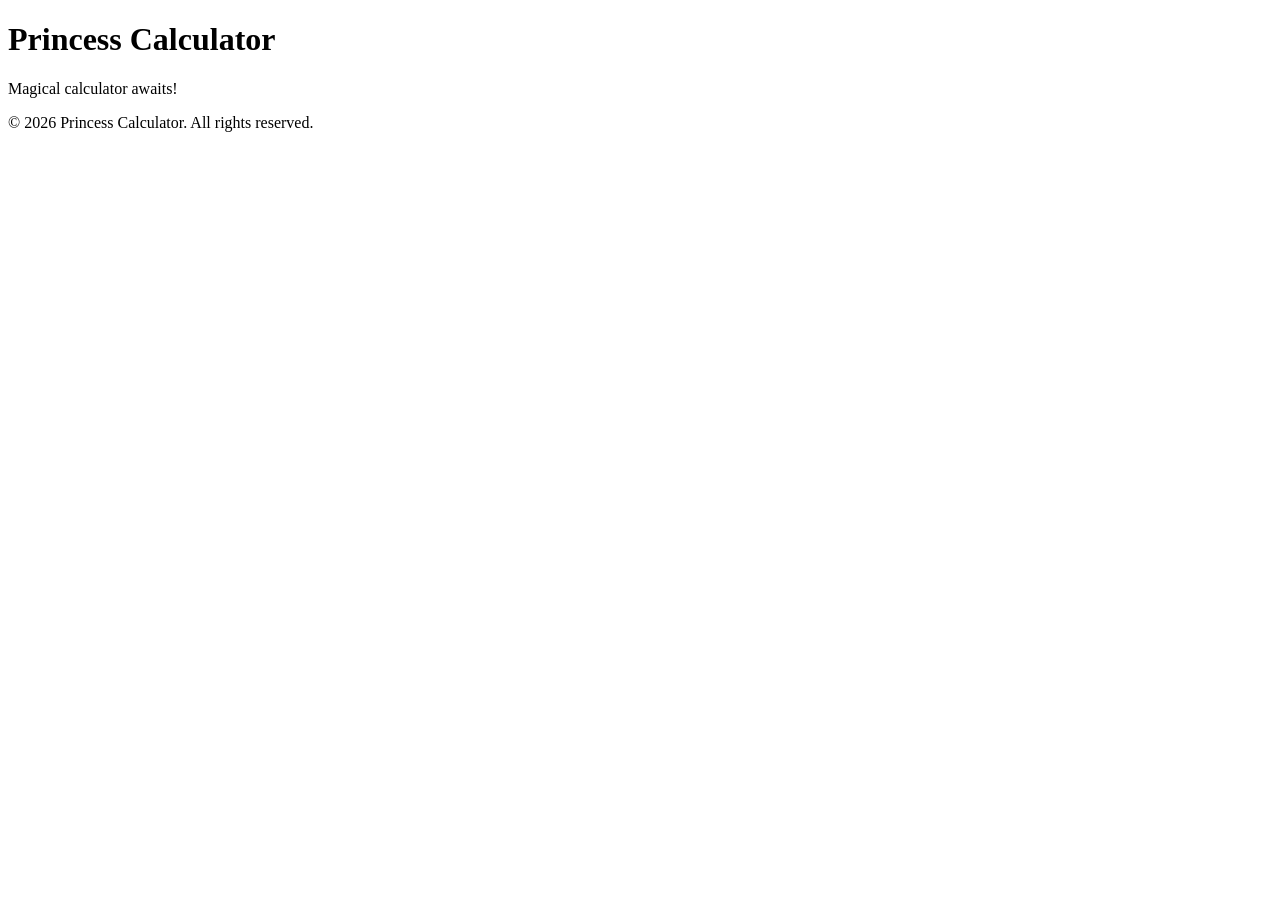
==== Princess Calculator/index.html @ 552a5623 "Initialize project structure and semantic HTML foundation" ====
<!DOCTYPE html>
<html lang="en">
<head>
    <meta charset="UTF-8">
    <meta name="viewport" content="width=device-width, initial-scale=1.0">
    <link rel="stylesheet" href="css/style.css" type = "text/css">
    
    <title>Princess Calculator</title>
</head>
<body>
    <header>
        <h1>Princess Calculator</h1>

    </header>
    <main>
        <section>
            <p>Magical calculator awaits!</p>
        </section>
    </main>
    <footer>
        <p>&copy; 2026 Princess Calculator. All rights reserved.</p>
    </footer>
    <script src="js/main.js" ></script>
</body>
</html>
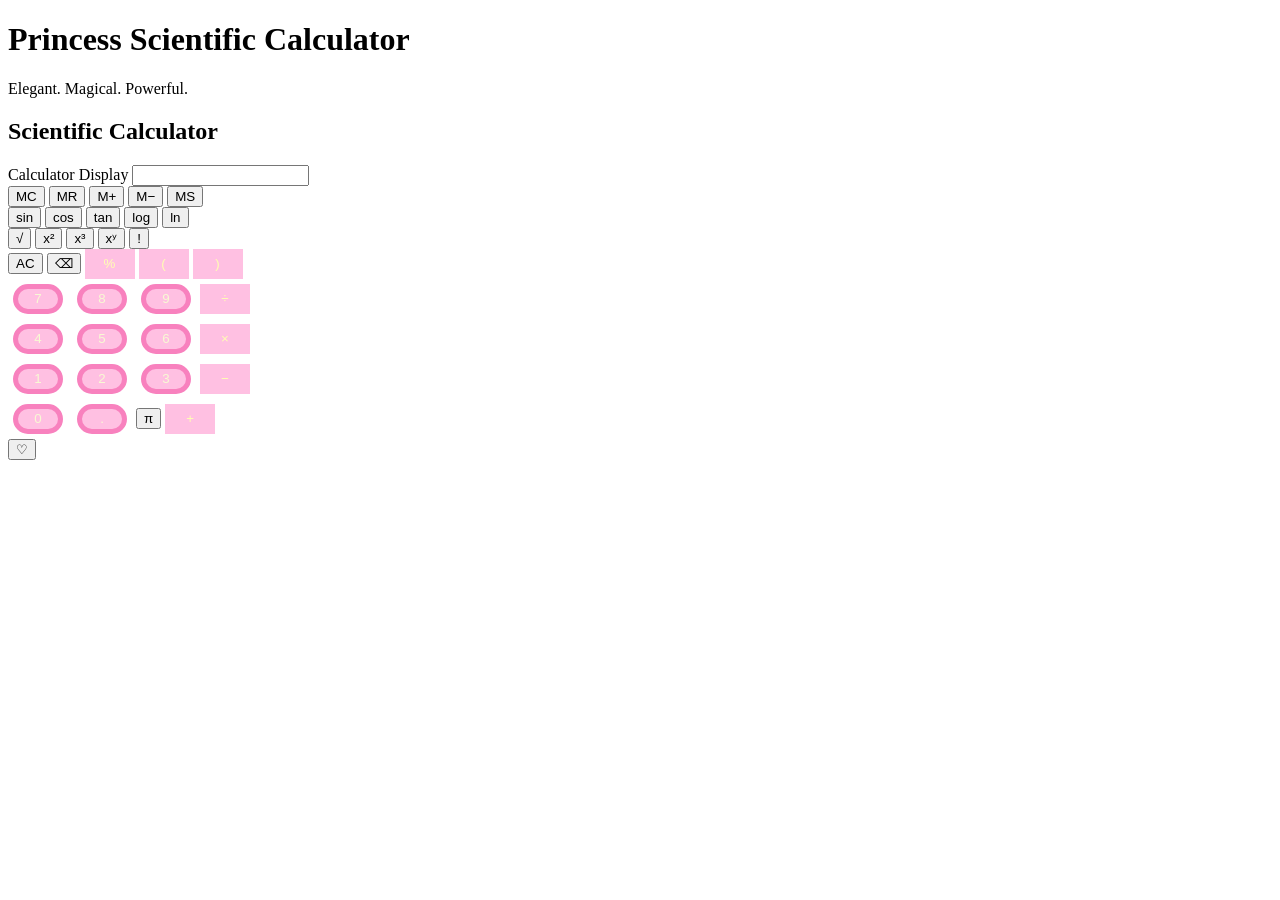
==== commit 58ba9562: "basic cAL" ====
--- a/Princess Calculator/index.html
+++ b/Princess Calculator/index.html
@@ -1,25 +1,206 @@
 <!DOCTYPE html>
 <html lang="en">
+
 <head>
+    <!-- Character Encoding -->
     <meta charset="UTF-8">
-    <meta name="viewport" content="width=device-width, initial-scale=1.0">
-    <link rel="stylesheet" href="css/style.css" type = "text/css">
-    
-    <title>Princess Calculator</title>
+
+    <!-- Responsive Design -->
+    <meta
+        name="viewport"
+        content="width=device-width, initial-scale=1.0">
+
+    <!-- Search Engine Information -->
+    <title>Princess Scientific Calculator</title>
+
+    <meta
+        name="description"
+        content="A beautiful scientific calculator featuring advanced mathematical operations with a magical princess-inspired interface.">
+
+    <meta
+        name="author"
+        content="Meerab">
+
+    <meta
+        name="theme-color"
+        content="#F8C8DC">
+
+    <!-- Styles -->
+    <link
+        rel="stylesheet"
+        href="css/style.css">
 </head>
+
 <body>
-    <header>
-        <h1>Princess Calculator</h1>
-
-    </header>
-    <main>
-        <section>
-            <p>Magical calculator awaits!</p>
+
+    <main class="calculator-app">
+
+        <!-- ================= HEADER ================= -->
+
+        <header class="app-header">
+
+            <h1 class="app-title">
+                Princess Scientific Calculator
+            </h1>
+
+            <p class="app-subtitle">
+                Elegant. Magical. Powerful.
+            </p>
+
+        </header>
+
+        <!-- ================= CALCULATOR ================= -->
+
+        <section
+             class="calculator"
+            aria-labelledby="calculator-heading">
+
+            <h2
+                id="calculator-heading"
+                class="visually-hidden">
+
+                Scientific Calculator
+
+            </h2>
+
+
+           
+
+            <section
+                class="display-section"
+                aria-label="Calculator display">
+
+                <label
+                    class="visually-hidden"
+                    for="display">
+
+                    Calculator Display
+
+                </label>
+
+                <input
+                    id="display"
+                    class="display-screen"
+                    type="text"
+                    readonly
+                    autocomplete="off"
+                    aria-live="polite">
+
+            </section>
+
+            <!-- Keypad -->
+
+            <section
+                class="keypad"
+                aria-label="Calculator keypad">
+
+                <!-- Memory -->
+
+                <div class="button-row">
+
+                    <button type="button" class="memory-key" data-action="mc">MC</button>
+                    <button type="button" class="memory-key" data-action="mr">MR</button>
+                    <button type="button" class="memory-key" data-action="m-plus">M+</button>
+                    <button type="button" class="memory-key" data-action="m-minus">M−</button>
+                    <button type="button" class="memory-key" data-action="ms">MS</button>
+
+                </div>
+
+                <!-- Scientific -->
+
+                <div class="button-row">
+
+                    <button type="button" class="function-key" data-value="sin">sin</button>
+                    <button type="button" class="function-key" data-value="cos">cos</button>
+                    <button type="button" class="function-key" data-value="tan">tan</button>
+                    <button type="button" class="function-key" data-value="log">log</button>
+                    <button type="button" class="function-key" data-value="ln">ln</button>
+
+                </div>
+
+                <div class="button-row">
+
+                    <button type="button" class="function-key" data-value="√">√</button>
+                    <button type="button" class="function-key" data-value="x²">x²</button>
+                    <button type="button" class="function-key" data-value="x³">x³</button>
+                    <button type="button" class="function-key" data-value="xʸ">xʸ</button>
+                    <button type="button" class="function-key" data-value="!">!</button>
+
+                </div>
+
+                <!-- Controls -->
+
+                <div class="button-row">
+
+                    <button type="button" class="control-key" data-action="clear">AC</button>
+                    <button type="button" class="control-key" data-action="delete">⌫</button>
+                    <button type="button" class="operator-key" data-value="%">%</button>
+                    <button type="button" class="operator-key" data-value="(">(</button>
+                    <button type="button" class="operator-key" data-value=")">)</button>
+
+                </div>
+
+                <!-- Numbers -->
+
+                <div class="button-row">
+
+                    <button type="button" class="number-key" data-value="7">7</button>
+                    <button type="button" class="number-key" data-value="8">8</button>
+                    <button type="button" class="number-key" data-value="9">9</button>
+                    <button type="button" class="operator-key" data-value="/">÷</button>
+
+                </div>
+
+                <div class="button-row">
+
+                    <button type="button" class="number-key" data-value="4">4</button>
+                    <button type="button" class="number-key" data-value="5">5</button>
+                    <button type="button" class="number-key" data-value="6">6</button>
+                    <button type="button" class="operator-key" data-value="*">×</button>
+
+                </div>
+
+                <div class="button-row">
+
+                    <button type="button" class="number-key" data-value="1">1</button>
+                    <button type="button" class="number-key" data-value="2">2</button>
+                    <button type="button" class="number-key" data-value="3">3</button>
+                    <button type="button" class="operator-key" data-value="-">−</button>
+
+                </div>
+
+                <div class="button-row">
+
+                    <button type="button" class="number-key" data-value="0">0</button>
+                    <button type="button" class="number-key" data-value=".">.</button>
+                    <button type="button" class="function-key" data-value="π">π</button>
+                    <button type="button" class="operator-key" data-value="+">+</button>
+
+                </div>
+
+                <!-- Equals -->
+
+                <div class="button-row">
+
+                    <button
+                        type="button"
+                        class="equals-key"
+                        data-action="calculate">
+
+                        ♡
+
+                    </button>
+
+                </div>
+
+            </section>
+
         </section>
+
     </main>
-    <footer>
-        <p>&copy; 2026 Princess Calculator. All rights reserved.</p>
-    </footer>
-    <script src="js/main.js" ></script>
+
+    <script src="script.js"></script>
+
 </body>
+
 </html>
--- a/Princess Calculator/css/style.css
+++ b/Princess Calculator/css/style.css
@@ -0,0 +1,19 @@
+.number-key {
+    background-color:rgb(255, 192, 226);
+
+    color: rgb(248, 250, 211);
+    border: 5px solid #f881be;
+   
+    margin: 5px ;
+    height: 30px;
+    width :50px;
+    border-radius: 20px;
+}
+.operator-key{
+    background-color:rgb(255, 192, 226);
+    color:rgb(255, 254, 178);
+height: 30px;
+    width :50px;
+    border: 20px rgb(225, 171, 34);
+
+}
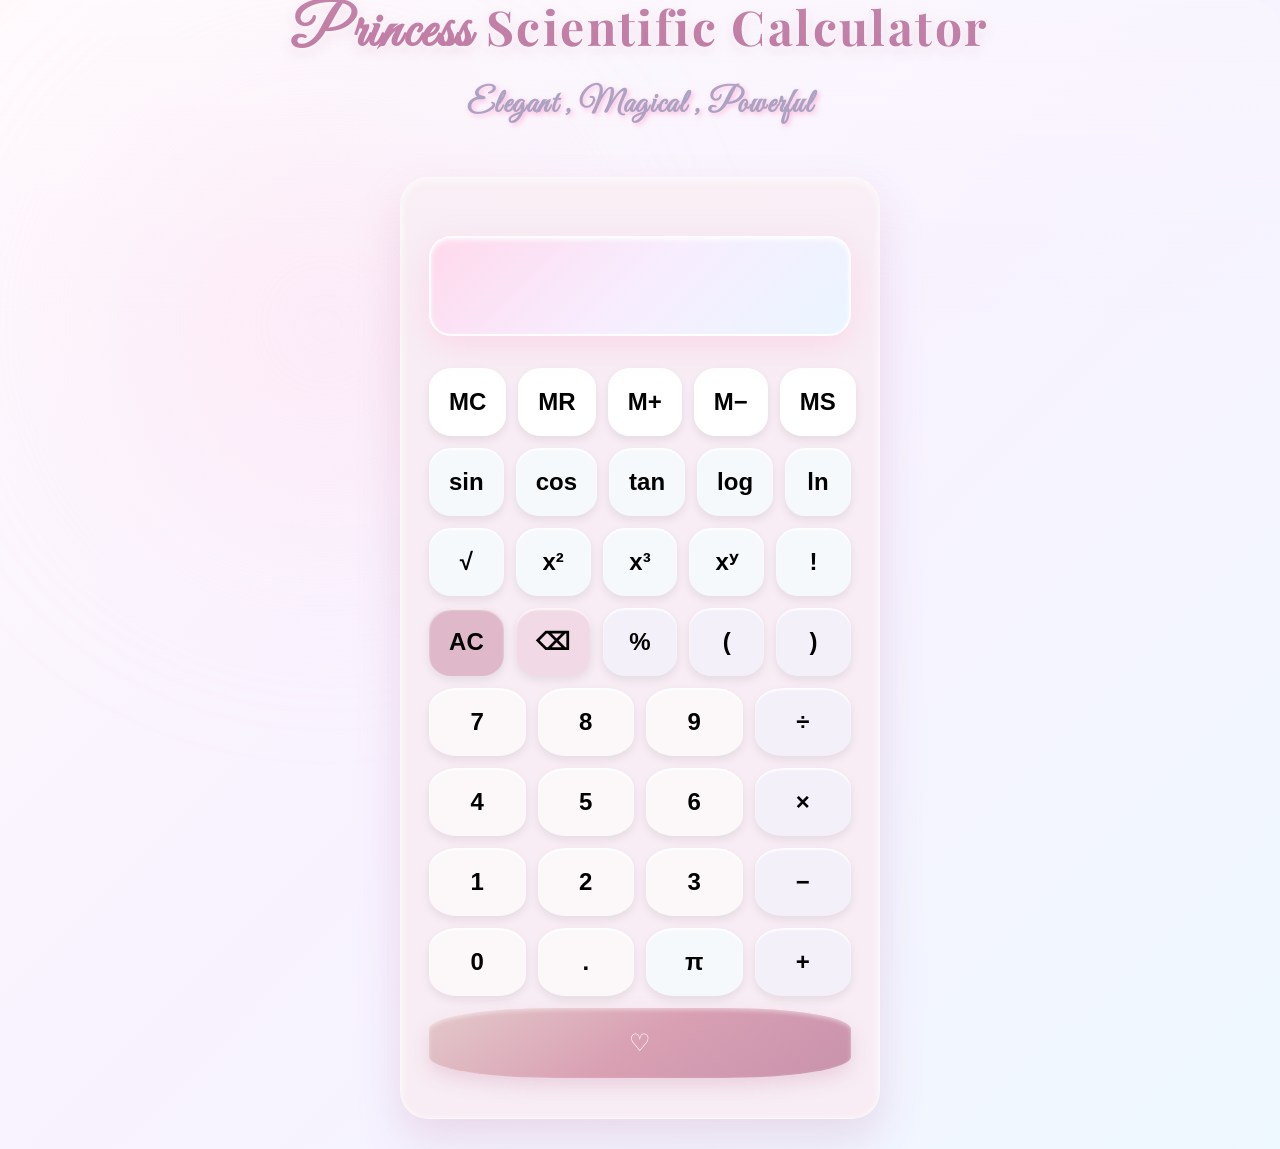
==== commit 0eeb57d0: "styled calculator" ====
--- a/Princess Calculator/index.html
+++ b/Princess Calculator/index.html
@@ -26,42 +26,40 @@
         content="#F8C8DC">
 
     <!-- Styles -->
+    <link rel="preconnect" href="https://fonts.googleapis.com">
+<link rel="preconnect" href="https://fonts.gstatic.com" crossorigin>
+<link href="https://fonts.googleapis.com/css2?family=Great+Vibes&family=Playfair+Display:ital,wght@0,400..900;1,400..900&display=swap" rel="stylesheet">
     <link
         rel="stylesheet"
         href="css/style.css">
 </head>
 
 <body>
+<header class="app-header">
+
+            <h1 class="app-title">
+                <span class="princess-word">Princess</span> Scientific Calculator
+            </h1>
+
+            <h3 class="app-subtitle">
+                Elegant , Magical , Powerful
+            </h3>
+
+        </header>
 
     <main class="calculator-app">
+        
 
         <!-- ================= HEADER ================= -->
 
-        <header class="app-header">
-
-            <h1 class="app-title">
-                Princess Scientific Calculator
-            </h1>
-
-            <p class="app-subtitle">
-                Elegant. Magical. Powerful.
-            </p>
-
-        </header>
-
+        
         <!-- ================= CALCULATOR ================= -->
 
         <section
              class="calculator"
             aria-labelledby="calculator-heading">
 
-            <h2
-                id="calculator-heading"
-                class="visually-hidden">
-
-                Scientific Calculator
-
-            </h2>
+            
 
 
            
@@ -74,7 +72,7 @@
                     class="visually-hidden"
                     for="display">
 
-                    Calculator Display
+                    
 
                 </label>
 
@@ -132,8 +130,8 @@
 
                 <div class="button-row">
 
-                    <button type="button" class="control-key" data-action="clear">AC</button>
-                    <button type="button" class="control-key" data-action="delete">⌫</button>
+                    <button type="button" class="ac-key" data-action="clear">AC</button>
+                    <button type="button" class="delete-key" data-action="delete">⌫</button>
                     <button type="button" class="operator-key" data-value="%">%</button>
                     <button type="button" class="operator-key" data-value="(">(</button>
                     <button type="button" class="operator-key" data-value=")">)</button>
--- a/Princess Calculator/css/style.css
+++ b/Princess Calculator/css/style.css
@@ -1,19 +1,310 @@
-.number-key {
-    background-color:rgb(255, 192, 226);
-
-    color: rgb(248, 250, 211);
-    border: 5px solid #f881be;
+*,
+*::before,
+*::after {
+    margin: 0;
+    padding: 0;
+    box-sizing: border-box;
+}
+body{
+    background:
+        linear-gradient(
+            135deg,
+            #FFF9FC 0%,
+            #F8F2FF 50%,
+            #EEF8FF 100%
+        );
+}
+body::before{
+
+content:"";
+
+position:fixed;
+
+width:650px;
+
+height:650px;
+
+background:
+radial-gradient(
+rgba(255,220,240,.5),
+transparent 70%
+);
+
+filter:blur(80px);
+
+z-index:-1;
+
+}
+
+
+.app-title{
+    text-align: center;
+    margin-bottom: 10px;
+font-family: 'playfair display', serif;
+font-size:3rem;
+font-weight: 700;
+ letter-spacing:.05em;
+line-height:1.1;
+color: #B05A8D;
+text-shadow:
+0 2px 6px rgba(255,255,255,.8),
+0 4px 12px rgba(176,90,141,.25);
+
+}
+.princess-word{
+
+    font-family:"Great Vibes",cursive;
+
+    font-size:1.2em;
+
+    color:#B05A8D;
+
+}
+.app-subtitle{
+    text-align: center;
+    margin-bottom: 20px;
+    font-family: 'great vibes', cursive;
+    font-size: 2rem;
+    color:#9B90B6;
+    text-shadow: 2px 2px 5px rgba(255, 105, 180, 0.5);
+    font-size:2rem;
+
+line-height:1.3;
+
+letter-spacing:.04em;
+}
+.app-header{
+
+    display:flex;
+    flex-direction:column;
+    align-items:center;
+    gap:10px;
+    transition:
+color .3s ease,
+transform .6s ease;
    
-    margin: 5px ;
-    height: 30px;
-    width :50px;
-    border-radius: 20px;
+
+}
+main{
+    display: flex;
+    justify-content: center;
+    align-items: center;
+    min-height: 100vh;
+    
+    padding:30px;
+}
+.calculator{
+    width: 480px;
+background:
+rgba(255,255,255,.42);
+    border-radius: 28px;
+    box-shadow: 0 10px 30px rgba(255,170,210,.3),
+    inset 0 2px 5px rgba(255,255,255,.8);
+    padding:28px;
+    border: 1px solid rgba(255,255,255,.55);
+    box-shadow:
+    0 20px 45px rgba(176,90,141,.18),
+    inset 0 2px 8px rgba(255,255,255,.75);
+     background: #f8edf4;
+     padding-bottom:40px;
+}
+.calculator::before {
+    content: "";
+    position: absolute;
+    inset: 0;
+    border-radius: inherit;
+    background: linear-gradient(
+        180deg,
+        rgba(255,255,255,.25),
+        rgba(255,255,255,0) 35%
+    );
+    pointer-events: none;
+}
+button{
+
+    border:none;
+
+    cursor:pointer;
+
+    border-radius:16px;
+
+    padding:16px;
+
+    font-size:1rem;
+
+    font-weight:600;
+
+    transition:
+        transform .2s ease,
+        box-shadow .25s ease,
+        background .2s ease;
+        box-shadow:
+
+0 4px 10px rgba(0,0,0,.08),
+
+inset 0 2px 2px rgba(255,255,255,.8);
+
+}
+button:hover{
+    transform: translateY(-3px);
+    box-shadow: 0 8px 18px rgba(0,0,0,.12);
+}
+button:active{
+    transform: translateY(1px);
+        box-shadow: 0 2px 6px rgba(0,0,0,.08);
+}
+.button-row{
+    display: flex;
+    gap:12px;
+    margin-top: 12px;
+}
+.button-row button{
+    flex:1;
+    padding: 20px;
+    border-radius: 30%;
+    border: none;
+
+    
+    font-size: 1.5rem;
+   
+    cursor: pointer;
+    transition:
+
+background .25s ease,
+
+box-shadow .25s ease,
+
+transform .2s ease;
+    
+}
+.display-screen{
+ position:relative;
+
+    overflow:hidden;
+
+
+      width:100%;
+
+
+
+    height:100px;
+    padding: 20px;
+   
+
+   border: 2px solid rgba(255, 255, 255, 0.9);
+
+
+
+    border-radius:22px;
+
+    background:linear-gradient( 135deg ,#FFD9EC ,  #F7EDFF,  #EAF5FF);
+
+box-shadow: 0 10px 30px rgba(255,170,210,.3),
+    inset 0 2px 5px rgba(255,255,255,.8);
+        outline:none;
+        margin-top: 30px;
+        margin-bottom: 20px;
+        font-size:2rem;
+
+font-weight:500;
+
+text-align:right;
+
+letter-spacing:.03em;
+
+
+
+} 
+.display-screen::before{
+
+    /* Add a shiny reflection */
+     content:"";
+
+    position:absolute;
+
+    width:120px;
+
+    height:40px;
+
+    top:10px;
+
+left:-20px; background:linear-gradient(
+
+    to right,
+    transparent,
+
+    rgba(255,255,255,.35),
+
+    transparent
+
+);
+transform:rotate(-25deg);
+pointer-events: none;
+
+
+}
+.number-key{
+    background:#FCF8FA;
+    font-weight:600;
 }
 .operator-key{
-    background-color:rgb(255, 192, 226);
-    color:rgb(255, 254, 178);
-height: 30px;
-    width :50px;
-    border: 20px rgb(225, 171, 34);
+    background:#F4F0FA;
+}
+.function-key{
+    background:#F6F9FC;
+}
+.memory-key{
+    background:#FFFFFF;
+}
+.equals-key{
+ background: linear-gradient(
+        145deg,
+        hsl(355, 33%, 84%),
+        #D9A0B3,
+        hsl(331, 33%, 68%)
+    );
+
+    color: white;
+
+    box-shadow:
+        0 8px 18px rgba(201,138,168,.28),
+        inset 0 2px 4px rgba(255,255,255,.45);
+font-size:1.5rem;
+font-weight:500;
+
+flex:2;
+    border-radius:999px;
+min-height:70px;
+
+}
+.ac-key{
+
+    background:hsl(334, 37%, 80%);
+    
+
+}
+.delete-key{
+
+    background:hsl(332, 45%, 90%);
+
+}
+.ac-key:hover{
+
+    transform:translateY(-2px);
+
+}
+.delete-key:hover{
+
+    transform:translateY(-2px);
+
+}
+.ac-key:active{
+
+    transform:translateY(1px);
+
+}
+.delete-key:active{
+
+    transform:translateY(1px);
 
 }
